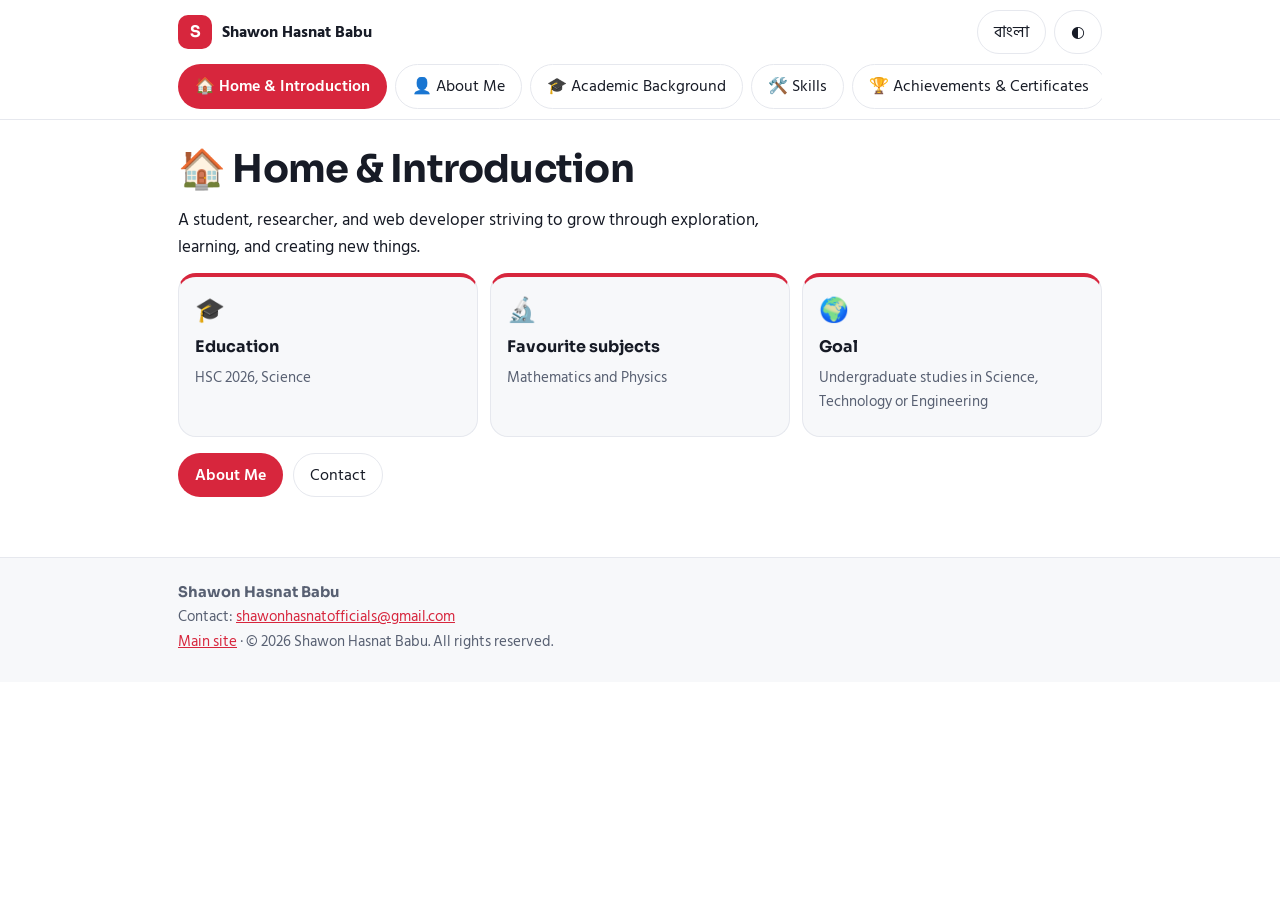
==== portfolio/index.html @ 74d56164 "Add initial HTML structure for portfolio page" ====
<!DOCTYPE html>
<html lang="en">
<head>
<meta charset="UTF-8">
<meta name="viewport" content="width=device-width, initial-scale=1">
<title>Portfolio | Shawon Hasnat Babu</title>
<meta name="description" content="Academic portfolio of Shawon Hasnat Babu: background, skills, projects, activities and goals.">
<link rel="preconnect" href="https://fonts.googleapis.com">
<link rel="preconnect" href="https://fonts.gstatic.com" crossorigin>
<link href="https://fonts.googleapis.com/css2?family=Hind+Siliguri:wght@400;600;700&family=Sora:wght@500;700&display=swap" rel="stylesheet">
<link rel="stylesheet" href="/assets/css/style.css">
</head>
<body>
<header id="site-header"></header>
<main class="w pv" id="view"></main>
<footer id="site-footer"></footer>
<script src="/data/portfolio.js"></script>
<script src="/assets/js/portfolio.js"></script>
</body>
</html>
---- assets/css/style.css ----
.avatar{height:auto}
:root{--bg:#FFFFFF;--surface:#F7F8FA;--card:#FFFFFF;--ink:#171B26;--muted:#586072;--line:#E6E8EE;--p:#D7263D;--p2:#1F2937;--on:#FFFFFF;--c0:#D7263D;--c1:#C2410C;--c2:#A4161A;--c3:#475569;color-scheme:light}
@media (prefers-color-scheme:dark){:root:not([data-theme="light"]){--bg:#04060C;--surface:#0A0F1C;--card:#0E1526;--ink:#E7EDFB;--muted:#8F9BB8;--line:#1A2542;--p:#3B82F6;--p2:#9DB7E8;--on:#04060C;--c0:#3B82F6;--c1:#38BDF8;--c2:#818CF8;--c3:#94A3B8;color-scheme:dark}}
:root[data-theme="dark"]{--bg:#04060C;--surface:#0A0F1C;--card:#0E1526;--ink:#E7EDFB;--muted:#8F9BB8;--line:#1A2542;--p:#3B82F6;--p2:#9DB7E8;--on:#04060C;--c0:#3B82F6;--c1:#38BDF8;--c2:#818CF8;--c3:#94A3B8;color-scheme:dark}
*{box-sizing:border-box}
html{scroll-behavior:smooth;scroll-padding-top:90px}
body{margin:0;background:var(--bg);color:var(--ink);font-family:"Hind Siliguri","Noto Sans Bengali",system-ui,sans-serif;line-height:1.65;overflow-x:hidden}
h1,h2,h3,.sx{font-family:"Sora","Hind Siliguri",system-ui,sans-serif}
p{margin:0 0 10px;color:var(--muted)}
a{color:var(--p)}
img{max-width:100%}
.w{max-width:960px;margin:0 auto;padding:0 18px}
header{position:sticky;top:0;z-index:40;background:var(--bg);border-bottom:1px solid var(--line)}
.bar{display:flex;justify-content:space-between;align-items:center;gap:10px;padding:10px 0}
.brand{display:flex;align-items:center;gap:10px;font-weight:700;color:var(--ink);text-decoration:none}
.logo{width:34px;height:34px;border-radius:10px;background:var(--p);color:var(--on);display:grid;place-items:center;font-family:"Sora",sans-serif}
.tools{display:flex;gap:8px}
.pills{display:flex;gap:8px;overflow-x:auto;padding:0 0 10px;scrollbar-width:none}
button,.btn{font:inherit;color:var(--ink);background:var(--card);border:1px solid var(--line);border-radius:999px;padding:8px 16px;cursor:pointer;text-decoration:none;display:inline-block;white-space:nowrap}
button:focus-visible,.btn:focus-visible,.card:focus-visible,a:focus-visible{outline:3px solid var(--p);outline-offset:2px}
.pri{background:var(--p);color:var(--on);border-color:transparent;font-weight:600}
.pills button[disabled]{opacity:.55;cursor:default}
.hero{display:grid;gap:22px;padding:28px 0 8px;align-items:center}
.avatar{order:-1;width:100%;max-width:230px;aspect-ratio:3/4;object-fit:cover;object-position:top;border-radius:28px;justify-self:center;border:1px solid var(--line);box-shadow:0 24px 50px -26px rgba(0,0,0,.55);background:var(--surface)}
.hello{margin:0;color:var(--p);font-weight:600}
.hero h1{font-size:clamp(2rem,9vw,3.2rem);line-height:1.12;margin:2px 0 12px;letter-spacing:-.02em}
.tagline{font-size:1.05rem;max-width:52ch}
.cta{display:flex;gap:10px;flex-wrap:wrap;margin-top:16px}
@media (min-width:720px){.hero{grid-template-columns:1.25fr .75fr;gap:40px;padding-top:48px}.avatar{order:0;max-width:300px}}
h2{font-size:1.35rem;margin:46px 0 8px}
.pf{background:var(--surface);border:1px solid var(--line);border-top:5px solid var(--c0);border-radius:20px;padding:18px;margin-top:26px}
.pf h3{margin:0 0 4px;font-size:1.1rem}
.chips{display:flex;flex-wrap:wrap;gap:6px;margin:10px 0 14px}
.chips span{font-size:.82rem;padding:3px 10px;border-radius:999px;background:var(--card);border:1px solid var(--line);color:var(--muted)}
.stage{position:relative;height:330px;perspective:1000px;margin:10px -18px 0;touch-action:pan-y;user-select:none;cursor:grab}
.world{position:absolute;inset:0;transform-style:preserve-3d}
.orbit{position:absolute;left:50%;top:50%;width:340px;height:340px;margin:-170px 0 0 -170px;border:1.5px dashed var(--line);border-radius:50%;transform:rotateX(80deg)}
.nuc{position:absolute;left:50%;top:50%;width:58px;height:58px;margin:-29px 0 0 -29px;border-radius:50%;background:radial-gradient(circle at 35% 30%,var(--p2),var(--p));display:grid;place-items:center;color:var(--on);font:700 1.2rem "Sora",sans-serif;box-shadow:0 0 38px color-mix(in srgb,var(--p) 55%,transparent)}
.card{position:absolute;left:50%;top:50%;width:176px;height:214px;margin:-107px 0 0 -88px;background:var(--card);border:1px solid var(--line);border-radius:20px;overflow:hidden;display:flex;flex-direction:column;box-shadow:0 18px 40px -20px rgba(0,0,0,.5)}
.card i{height:96px;background:linear-gradient(145deg,var(--c),color-mix(in srgb,var(--c) 60%,#000));display:grid;place-items:center;font-style:normal;font-size:2.4rem}
.card div{padding:12px 14px}
.card strong{display:block;font-family:"Sora",sans-serif;font-size:.95rem;line-height:1.25}
.card span{font-size:.84rem;color:var(--muted)}
.ctrl{display:flex;justify-content:center;gap:10px;margin-top:6px}
.panel{margin-top:16px;background:var(--surface);border:1px solid var(--line);border-left:6px solid var(--a);border-radius:18px;padding:16px 18px}
.panel h3{margin:0;font-size:1.1rem}
.panel ul{margin:8px 0 0;padding-left:20px;color:var(--muted)}
.tag{display:inline-block;font-size:.8rem;padding:2px 10px;border-radius:999px;background:var(--a);color:var(--on);margin:8px 6px 0 0}
.go{margin-top:12px;background:var(--a);color:var(--on);border-color:transparent;font-weight:600}
footer{margin-top:50px;border-top:1px solid var(--line);background:var(--surface);padding:22px 0 28px;color:var(--muted);font-size:.92rem}
@media (prefers-reduced-motion:reduce){html{scroll-behavior:auto}}
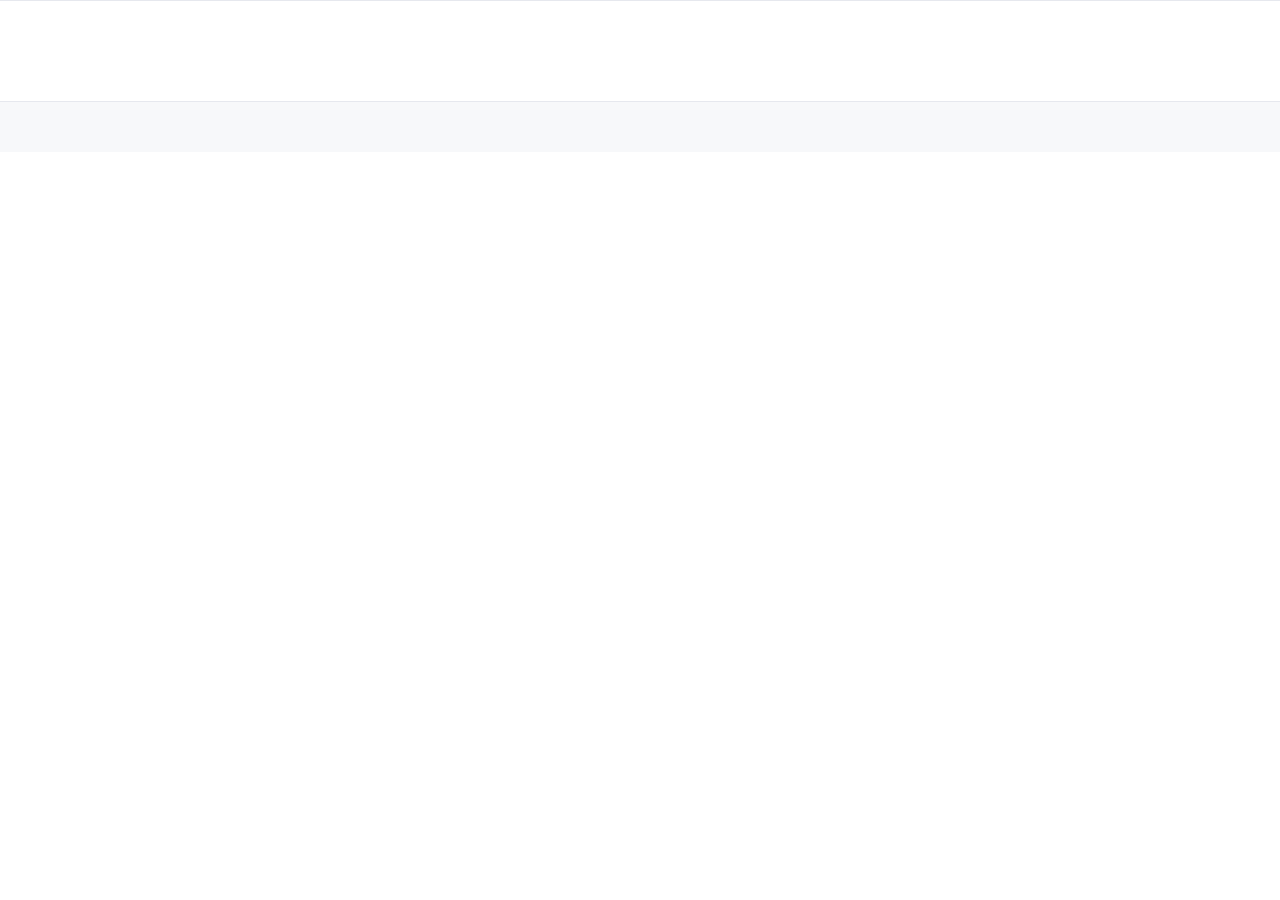
==== commit ba374249: "Add portfolio.css stylesheet link to index.html" ====
--- a/portfolio/index.html
+++ b/portfolio/index.html
@@ -9,6 +9,7 @@
 <link rel="preconnect" href="https://fonts.gstatic.com" crossorigin>
 <link href="https://fonts.googleapis.com/css2?family=Hind+Siliguri:wght@400;600;700&family=Sora:wght@500;700&display=swap" rel="stylesheet">
 <link rel="stylesheet" href="/assets/css/style.css">
+<link rel="stylesheet" href="/assets/css/portfolio.css">
 </head>
 <body>
 <header id="site-header"></header>
--- a/assets/css/portfolio.css
+++ b/assets/css/portfolio.css
@@ -0,0 +1,100 @@
+/* Portfolio পেজের 3D স্টাইল। style.css-এর পরে লোড হবে।
+   প্রতিটি সেকশনের রং আসে --g1 / --g2 থেকে (assets/js/portfolio.js-এর PAL)। ডার্ক/লাইট দুই মোডেই কাজ করে। */
+.pv { padding-top: 10px; padding-bottom: 40px; --g1: #e11d48; --g2: #f97316; }
+.pf-title { margin: 6px 0 14px; }
+.pf-p { margin: 0 0 16px; line-height: 1.8; max-width: 66ch; }
+.pf-h { margin: 26px 0 10px; }
+.pills .pf-on { background: var(--c0, #dc2638); color: #fff; border-color: transparent; }
+
+/* ---------- 3D কভারফ্লো ডেক ---------- */
+.pf-wrap { padding-top: 14px; }
+.pf-stage { position: relative; height: 206px; perspective: 900px; overflow: hidden; touch-action: pan-y;
+  user-select: none; -webkit-user-select: none; cursor: grab; outline: none; }
+.pf-stage:active { cursor: grabbing; }
+.pf-deck { position: absolute; inset: 0; transform-style: preserve-3d; }
+.pf-floor { position: absolute; left: 50%; bottom: 6px; width: 210px; height: 20px; transform: translateX(-50%);
+  background: radial-gradient(ellipse at center, rgba(0, 0, 0, .35), transparent 70%); pointer-events: none; }
+.pf-card { position: absolute; left: 50%; top: 50%; width: 132px; height: 156px; margin: -88px 0 0 -66px;
+  border-radius: 22px; padding: 14px; color: #fff; display: flex; flex-direction: column; justify-content: space-between;
+  background: linear-gradient(150deg, var(--g1), var(--g2));
+  box-shadow: inset 0 1px 0 rgba(255, 255, 255, .4), inset 0 -3px 0 rgba(0, 0, 0, .18), 0 18px 30px -12px rgba(0, 0, 0, .5);
+  will-change: transform; backface-visibility: hidden; -webkit-backface-visibility: hidden; overflow: hidden; }
+.pf-card::after { content: ""; position: absolute; inset: 0; border-radius: inherit; pointer-events: none;
+  background: linear-gradient(120deg, rgba(255, 255, 255, .32), rgba(255, 255, 255, 0) 46%); }
+.pf-card i { font-style: normal; font-size: 2.4em; line-height: 1; filter: drop-shadow(0 6px 6px rgba(0, 0, 0, .3)); }
+.pf-card strong { display: block; font-size: .95em; line-height: 1.25; }
+.pf-card small { display: block; margin-top: 3px; opacity: .8; font-size: .75em; letter-spacing: .08em; }
+.pf-card.front { box-shadow: inset 0 1px 0 rgba(255, 255, 255, .45), inset 0 -3px 0 rgba(0, 0, 0, .18),
+  0 22px 36px -12px color-mix(in srgb, var(--g1) 70%, #000 30%), 0 0 0 2px rgba(255, 255, 255, .35); }
+.pf-nav { display: flex; align-items: center; justify-content: center; gap: 12px; margin: 4px 0 6px; }
+.pf-nav .pf-hint { font-size: .85em; opacity: .65; text-align: center; flex: 0 1 auto; }
+.pf-arrow { flex: none; width: 42px; height: 42px; border: 0; border-radius: 14px; cursor: pointer; font-size: 1.3em; color: #fff;
+  background: linear-gradient(135deg, var(--g1), var(--g2));
+  box-shadow: 0 4px 0 color-mix(in srgb, var(--g1) 55%, #000 45%); transition: transform .08s, box-shadow .08s; }
+.pf-arrow:active { transform: translateY(3px); box-shadow: 0 1px 0 color-mix(in srgb, var(--g1) 55%, #000 45%); }
+.pf-arrow:disabled { opacity: .35; cursor: default; }
+.pf-dots { display: flex; justify-content: center; gap: 6px; margin: 4px 0 2px; }
+.pf-dots span { width: 7px; height: 7px; border-radius: 50%; background: color-mix(in srgb, currentColor 22%, transparent); transition: all .25s; }
+.pf-dots span.on { width: 22px; border-radius: 6px; background: linear-gradient(90deg, var(--g1), var(--g2)); }
+
+/* ---------- কনটেন্ট এলাকা ---------- */
+.pf-sheet { padding: 18px; border-radius: 24px; max-width: 760px;
+  border: 1px solid color-mix(in srgb, var(--g1) 36%, transparent);
+  background: linear-gradient(150deg, color-mix(in srgb, var(--g1) 12%, transparent), color-mix(in srgb, var(--g2) 6%, transparent));
+  box-shadow: inset 0 1px 0 rgba(255, 255, 255, .22),
+    0 6px 0 -2px color-mix(in srgb, var(--g1) 28%, transparent),
+    0 28px 40px -24px color-mix(in srgb, var(--g1) 70%, transparent); }
+.pf-sheet > :last-child { margin-bottom: 0; }
+
+/* নোট */
+.pf-note { margin: 16px 0; padding: 12px 14px; border-radius: 14px; font-size: .93em; line-height: 1.6;
+  border: 1px dashed color-mix(in srgb, var(--g1) 50%, transparent); opacity: .9; }
+
+/* বাটন */
+.pf-links { display: flex; flex-wrap: wrap; gap: 12px; margin: 14px 0; }
+.pf-btn { display: inline-block; text-decoration: none; padding: 10px 18px; border-radius: 14px; font-weight: 600; color: inherit;
+  background: color-mix(in srgb, currentColor 10%, transparent);
+  box-shadow: 0 4px 0 color-mix(in srgb, currentColor 22%, transparent); transition: transform .08s, box-shadow .08s; }
+.pf-btn:active { transform: translateY(3px); box-shadow: 0 1px 0 color-mix(in srgb, currentColor 22%, transparent); }
+.pf-btn.pri { color: #fff; background: linear-gradient(135deg, var(--g1), var(--g2));
+  box-shadow: 0 4px 0 color-mix(in srgb, var(--g1) 55%, #000 45%); }
+.pf-btn.pri:active { box-shadow: 0 1px 0 color-mix(in srgb, var(--g1) 55%, #000 45%); }
+
+/* তথ্য-কার্ড (হেলে ওঠে) */
+.pf-cards { display: grid; gap: 14px; grid-template-columns: repeat(auto-fit, minmax(190px, 1fr)); margin: 14px 0; perspective: 800px; }
+.pf-c { --rx: 0deg; --ry: 0deg; position: relative; padding: 16px; border-radius: 18px; overflow: hidden;
+  background: color-mix(in srgb, currentColor 5%, transparent);
+  border: 1px solid color-mix(in srgb, currentColor 13%, transparent);
+  box-shadow: 0 4px 0 color-mix(in srgb, var(--g1) 30%, transparent), 0 18px 24px -16px color-mix(in srgb, var(--g1) 60%, transparent);
+  transform: rotateX(var(--rx)) rotateY(var(--ry)); transition: transform .15s ease-out; transform-style: preserve-3d; }
+.pf-c::before { content: ""; position: absolute; left: 0; top: 0; right: 0; height: 4px; background: linear-gradient(90deg, var(--g1), var(--g2)); }
+.pf-ci { font-size: 1.9em; line-height: 1; margin-bottom: 8px; display: block; filter: drop-shadow(0 6px 6px rgba(0, 0, 0, .22)); transform: translateZ(18px); }
+.pf-c h3 { margin: 0 0 6px; font-size: 1.02em; line-height: 1.3; }
+.pf-c p { margin: 0; font-size: .93em; line-height: 1.6; opacity: .82; }
+.pf-c .pf-btn { margin-top: 12px; padding: 8px 14px; font-size: .9em; }
+
+/* টাইমলাইন */
+.pf-tl { list-style: none; margin: 14px 0; padding: 0 0 0 26px; position: relative; display: grid; gap: 14px; }
+.pf-tl::before { content: ""; position: absolute; left: 8px; top: 8px; bottom: 8px; width: 3px; border-radius: 3px;
+  background: linear-gradient(var(--g1), var(--g2)); opacity: .55; }
+.pf-ti { position: relative; padding: 13px 15px; border-radius: 16px;
+  background: color-mix(in srgb, currentColor 5%, transparent);
+  border: 1px solid color-mix(in srgb, currentColor 12%, transparent);
+  box-shadow: 0 3px 0 color-mix(in srgb, currentColor 10%, transparent); }
+.pf-ti::before { content: ""; position: absolute; left: -26px; top: 16px; width: 19px; height: 19px; border-radius: 50%;
+  background: radial-gradient(circle at 32% 28%, #fff, var(--g1) 55%, var(--g2));
+  box-shadow: 0 3px 0 color-mix(in srgb, var(--g1) 55%, #000 45%), 0 8px 12px -4px var(--g1); }
+.pf-ty { display: inline-block; margin-bottom: 4px; padding: 2px 10px; border-radius: 999px; font-size: .8em; font-weight: 700; color: #fff;
+  background: linear-gradient(135deg, var(--g1), var(--g2)); }
+.pf-ti h3 { margin: 0; font-size: 1.02em; line-height: 1.35; }
+.pf-ts { margin: 2px 0 0; font-size: .9em; opacity: .75; }
+.pf-td { margin: 8px 0 0; font-size: .93em; line-height: 1.65; opacity: .85; }
+
+/* ঢোকার অ্যানিমেশন */
+@keyframes pfUp { from { opacity: 0; transform: translateY(14px); } to { opacity: 1; transform: none; } }
+.pf-in { animation: pfUp .45s ease both; }
+
+@media (prefers-reduced-motion: reduce) {
+  .pf-in { animation: none; }
+  .pf-c { transition: none; }
+}
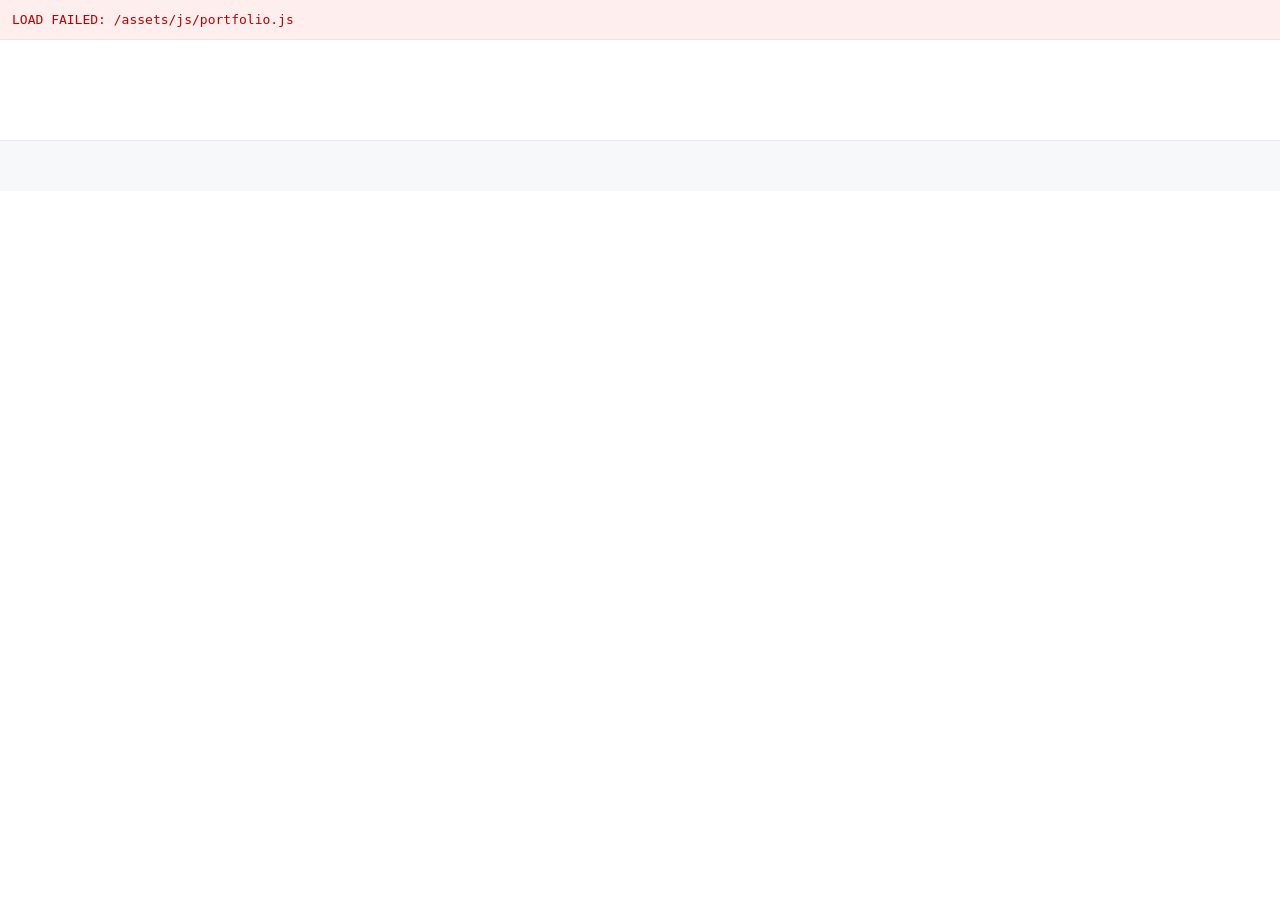
==== commit 3999ca51: "Update index.html" ====
--- a/portfolio/index.html
+++ b/portfolio/index.html
@@ -12,10 +12,14 @@
 <link rel="stylesheet" href="/assets/css/portfolio.css">
 </head>
 <body>
+<script>
+function showErr(t){var d=document.createElement("pre");d.style.cssText="position:relative;z-index:9999;margin:0;padding:12px;background:#fee;color:#b00;white-space:pre-wrap;font:13px monospace";d.textContent=t;document.body.insertBefore(d,document.body.firstChild);}
+window.onerror=function(m,u,l){showErr("ERROR: "+m+"\n"+(u||"")+" line "+l);};
+</script>
 <header id="site-header"></header>
 <main class="w pv" id="view"></main>
 <footer id="site-footer"></footer>
-<script src="/data/portfolio.js"></script>
-<script src="/assets/js/portfolio.js"></script>
+<script src="/data/portfolio.js" onerror="showErr('LOAD FAILED: /data/portfolio.js')"></script>
+<script src="/assets/js/portfolio.js" onerror="showErr('LOAD FAILED: /assets/js/portfolio.js')"></script>
 </body>
 </html>
